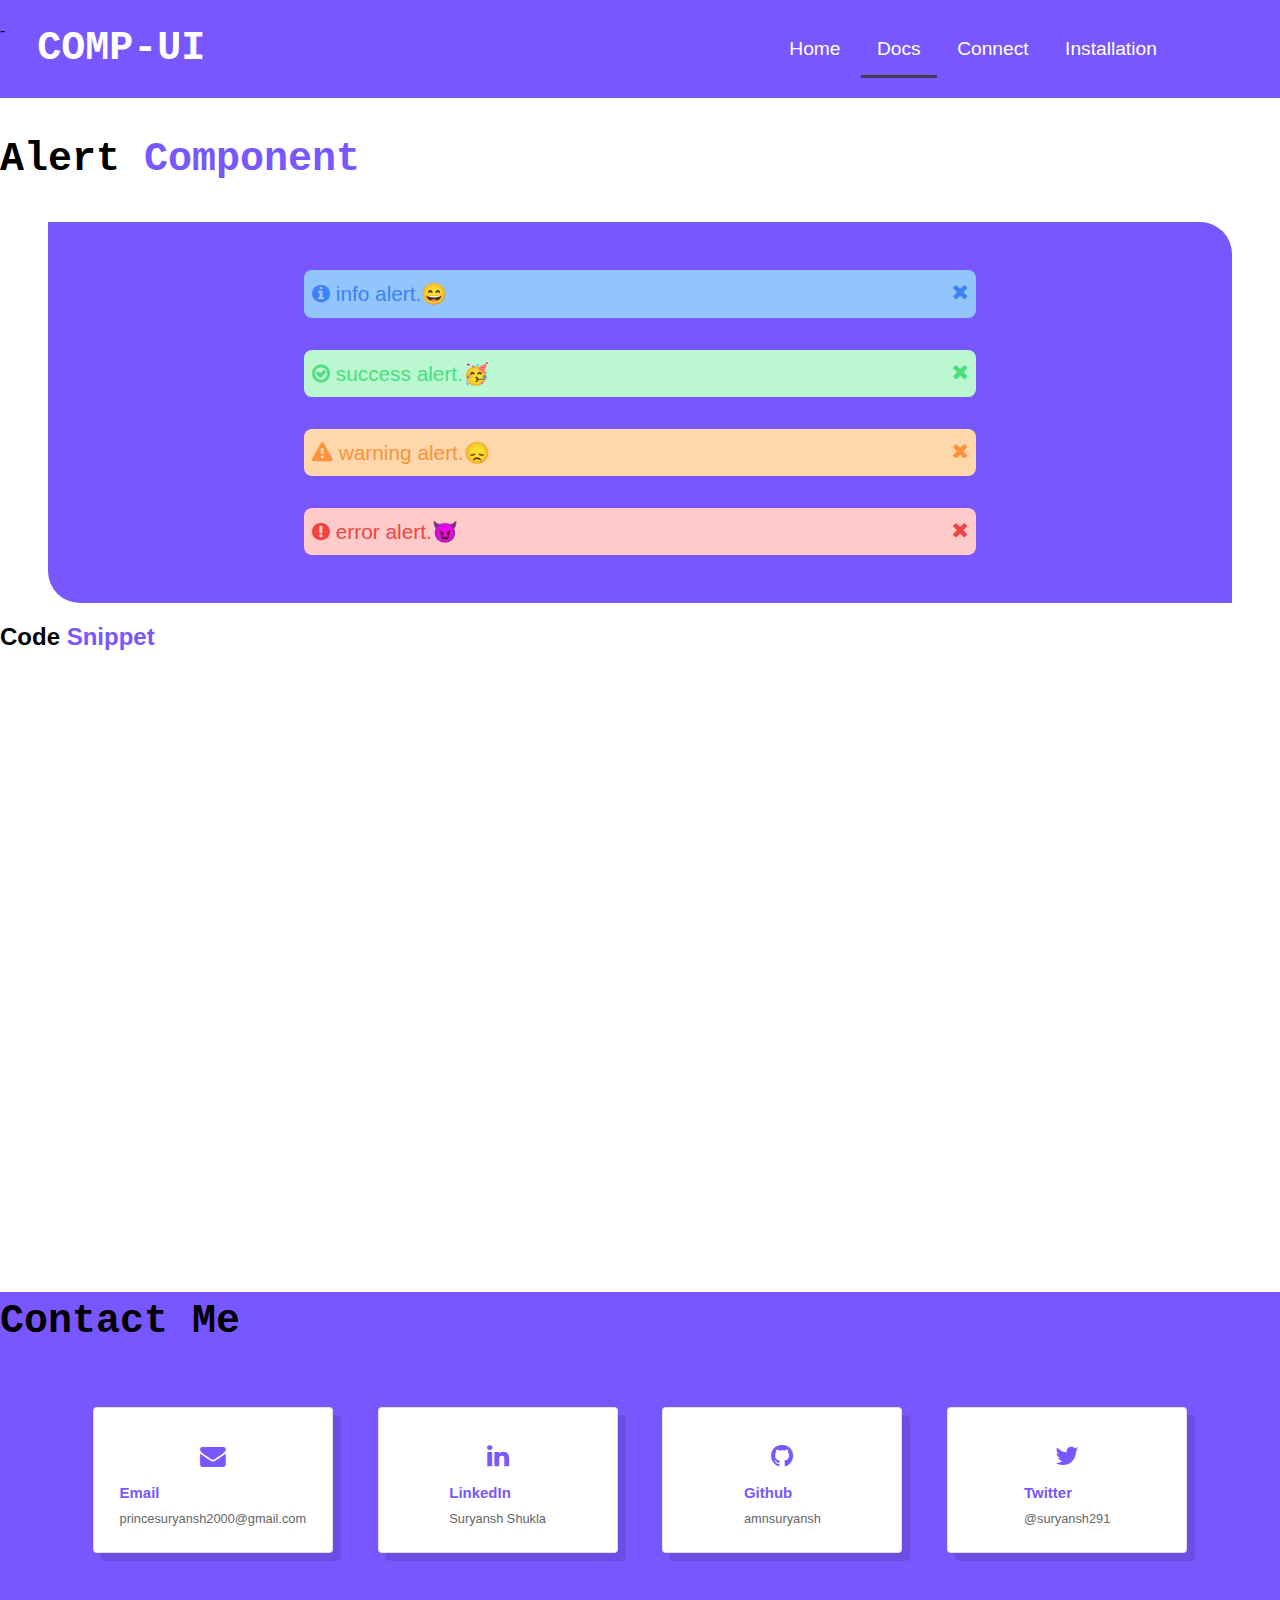
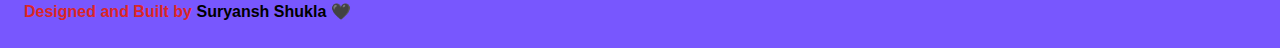
==== components/alert/alert.html @ 1ef6c0a1 "feat: alert component" ====
<!DOCTYPE html>
<html lang="en">

<head>
    <meta charset="UTF-8">
    <meta http-equiv="X-UA-Compatible" content="IE=edge">
    <meta name="viewport" content="width=device-width, initial-scale=1.0">
    <link rel="stylesheet" href="https://cdnjs.cloudflare.com/ajax/libs/font-awesome/4.7.0/css/font-awesome.min.css" />
    <link rel="stylesheet" href="../../style.css">
    <link rel="shortcut icon" href="favicon.ico" type="image/x-icon">
    <title>COMP-UI | Alert</title>
</head>

<body>
    <nav class="navbar">-
        <a class="navbar-brand" href="#">
            <p class="brand-head wh-text">COMP-UI</p>
        </a>
        <div class="collapse navbar-collapse" id="collapsibleNavbar">
            <ul class="navbar-nav ml-auto">
                <li class="navbar-item">
                    <a class="nav-link wh-text" href="../../index.html">Home</a>
                </li>
                <li class="navbar-item">
                    <a class="nav-link wh-text active" href="../../index.html">Docs</a>
                </li>
                <li class="navbar-item">
                    <a class="nav-link wh-text" href="../../index.html">Connect</a>
                </li>
                <li class="navbar-item">
                    <a class="nav-link wh-text" href="../../index.html">Installation</a>
                </li>
            </ul>
        </div>
    </nav>
    <h1 class="c-head text-center">Alert <span class="col-ch">Component</span></h1>
    <div class="comp-container">
        <div class="alert info">
            <p class="alert-msg">
                <i class="fa fa-info-circle"></i> info alert.😄<i class="fa fa-times alert-icon"></i>
            </p>
        </div>
        <div class="alert success">
            <p class="alert-msg">
                <i class="fa fa-check-circle-o"></i> success alert.🥳<i class="fa fa-times alert-icon"></i>
            </p>
        </div>
        <div class="alert warning">
            <p class="alert-msg">
                <i class="fa fa-exclamation-triangle"></i> warning alert.😞<i class="fa fa-times alert-icon"></i>
            </p>
        </div>
        <div class="alert error">
            <p class="alert-msg">
                <i class="fa fa-exclamation-circle"></i> error alert.😈<i class="fa fa-times alert-icon"></i>
            </p>
        </div>
    </div>
    <h2 class="text-center">Code <span class="col-ch">Snippet</span></h2>

    <div class="text-center code-snippet">
        <iframe src="https://carbon.now.sh/embed?bg=rgba%28120%2C87%2C254%2C1%29&t=twilight&wt=none&l=htmlmixed&width=680&ds=true&dsyoff=20px&dsblur=68px&wc=true&wa=true&pv=56px&ph=56px&ln=false&fl=1&fm=Hack&fs=14px&lh=133%25&si=false&es=2x&wm=false&code=%253Cdiv%2520class%253D%2522alert%2520info%2522%253E%250A%2509%253Cp%2520class%253D%2522alert-msg%2522%253E%250A%2509%2509%253Ci%2520class%253D%2522fa%2520fa-info-circle%2522%253E%253C%252Fi%253E%2520info%2520alert.%25F0%259F%2598%2584%253Ci%2520class%253D%2522fa%2520fa-times%2520alert-icon%2522%253E%253C%252Fi%253E%250A%2509%253C%252Fp%253E%250A%253C%252Fdiv%253E%250A%253Cdiv%2520class%253D%2522alert%2520success%2522%253E%250A%2509%253Cp%2520class%253D%2522alert-msg%2522%253E%250A%2509%2509%253Ci%2520class%253D%2522fa%2520fa-check-circle-o%2522%253E%253C%252Fi%253E%2520success%2520alert.%25F0%259F%25A5%25B3%253Ci%2520class%253D%2522fa%2520fa-times%2520alert-icon%2522%253E%2509%2509%2509%2509%2509%253C%252Fi%253E%250A%2509%253C%252Fp%253E%250A%253C%252Fdiv%253E%250A%253Cdiv%2520class%253D%2522alert%2520warning%2522%253E%250A%2509%253Cp%2520class%253D%2522alert-msg%2522%253E%250A%2509%2509%253Ci%2520class%253D%2522fa%2520fa-exclamation-triangle%2522%253E%253C%252Fi%253E%2520warning%2520alert.%25F0%259F%2598%259E%253Ci%2520class%253D%2522fa%2520fa-times%2520alert-%2509%2509%2509%2509%2509icon%2522%253E%253C%252Fi%253E%250A%2509%253C%252Fp%253E%250A%253C%252Fdiv%253E%250A%253Cdiv%2520class%253D%2522alert%2520error%2522%253E%250A%2509%253Cp%2520class%253D%2522alert-msg%2522%253E%250A%2509%2509%253Ci%2520class%253D%2522fa%2520fa-exclamation-circle%2522%253E%253C%252Fi%253E%2520error%2520alert.%25F0%259F%2598%2588%253Ci%2520class%253D%2522fa%2520fa-times%2520alert-icon%2522%253E%2509%2509%2509%2509%253C%252Fi%253E%250A%2509%253C%252Fp%253E%250A%253C%252Fdiv%253E"
            style="width: 1024px; height: 598px; border:0; transform: scale(1); overflow:hidden;" sandbox="allow-scripts allow-same-origin">
        </iframe>
    </div>
    <footer class="footer" id="footer">
        <h1 class="c-head text-center">Contact Me</h1>
        <div class="contact">
            <div class="row2">
                <div class="card">
                    <div class="contact-icon">
                        <a class="contact-link" href="mailto:princesuryansh2000@gmail.com" target="_blank"><i
                                class="fa fa-envelope"></i></a>
                    </div>
                    <div class="data text-center">
                        <h3><a class="contact-link" href="mailto:princesuryansh2000@gmail.com" target="_blank">Email</a>
                        </h3>
                        <span class="span">princesuryansh2000@gmail.com</span>
                    </div>
                </div>
                <div class="card">
                    <div class="contact-icon">
                        <a class="contact-link" href="https://www.linkedin.com/in/suryansh-shukla-21b6a9194/" target="_blank"><i class="fa fa-linkedin"></i></a>
                    </div>
                    <div class="data text-center">
                        <h3><a class="contact-link" href="https://www.linkedin.com/in/suryansh-shukla-21b6a9194/" target="_blank">LinkedIn</a></h3>
                        <span class="span">Suryansh Shukla</span>
                    </div>
                </div>
                <div class="card">
                    <div class="contact-icon">
                        <a class="contact-link" href="https://github.com/amnsuryansh" target="_blank"><i
                                class="fa fa-github"></i></a>
                    </div>
                    <div class="data text-center">
                        <h3><a class="contact-link" href="https://github.com/amnsuryansh" target="_blank">Github</a>
                        </h3>
                        <span class="span">amnsuryansh</span>
                    </div>
                </div>
                <div class="card">
                    <div class="contact-icon">
                        <a class="contact-link" href="https://twitter.com/suryansh291" target="_blank"><i
                                class="fa fa-twitter"></i></a>
                    </div>
                    <div class="data text-center">
                        <h3><a class="contact-link" href="https://twitter.com/suryansh291" target="_blank">Twitter</a>
                        </h3>
                        <span class="span">@suryansh291</span>
                    </div>
                </div>
            </div>
        </div>
        <h2 class="f-h2 text-center">Designed and Built by <span class="f-name">Suryansh Shukla 🖤 </span></h2>
    </footer>
</body>

</html>
---- style.css ----
@import url("./styles/base.css");
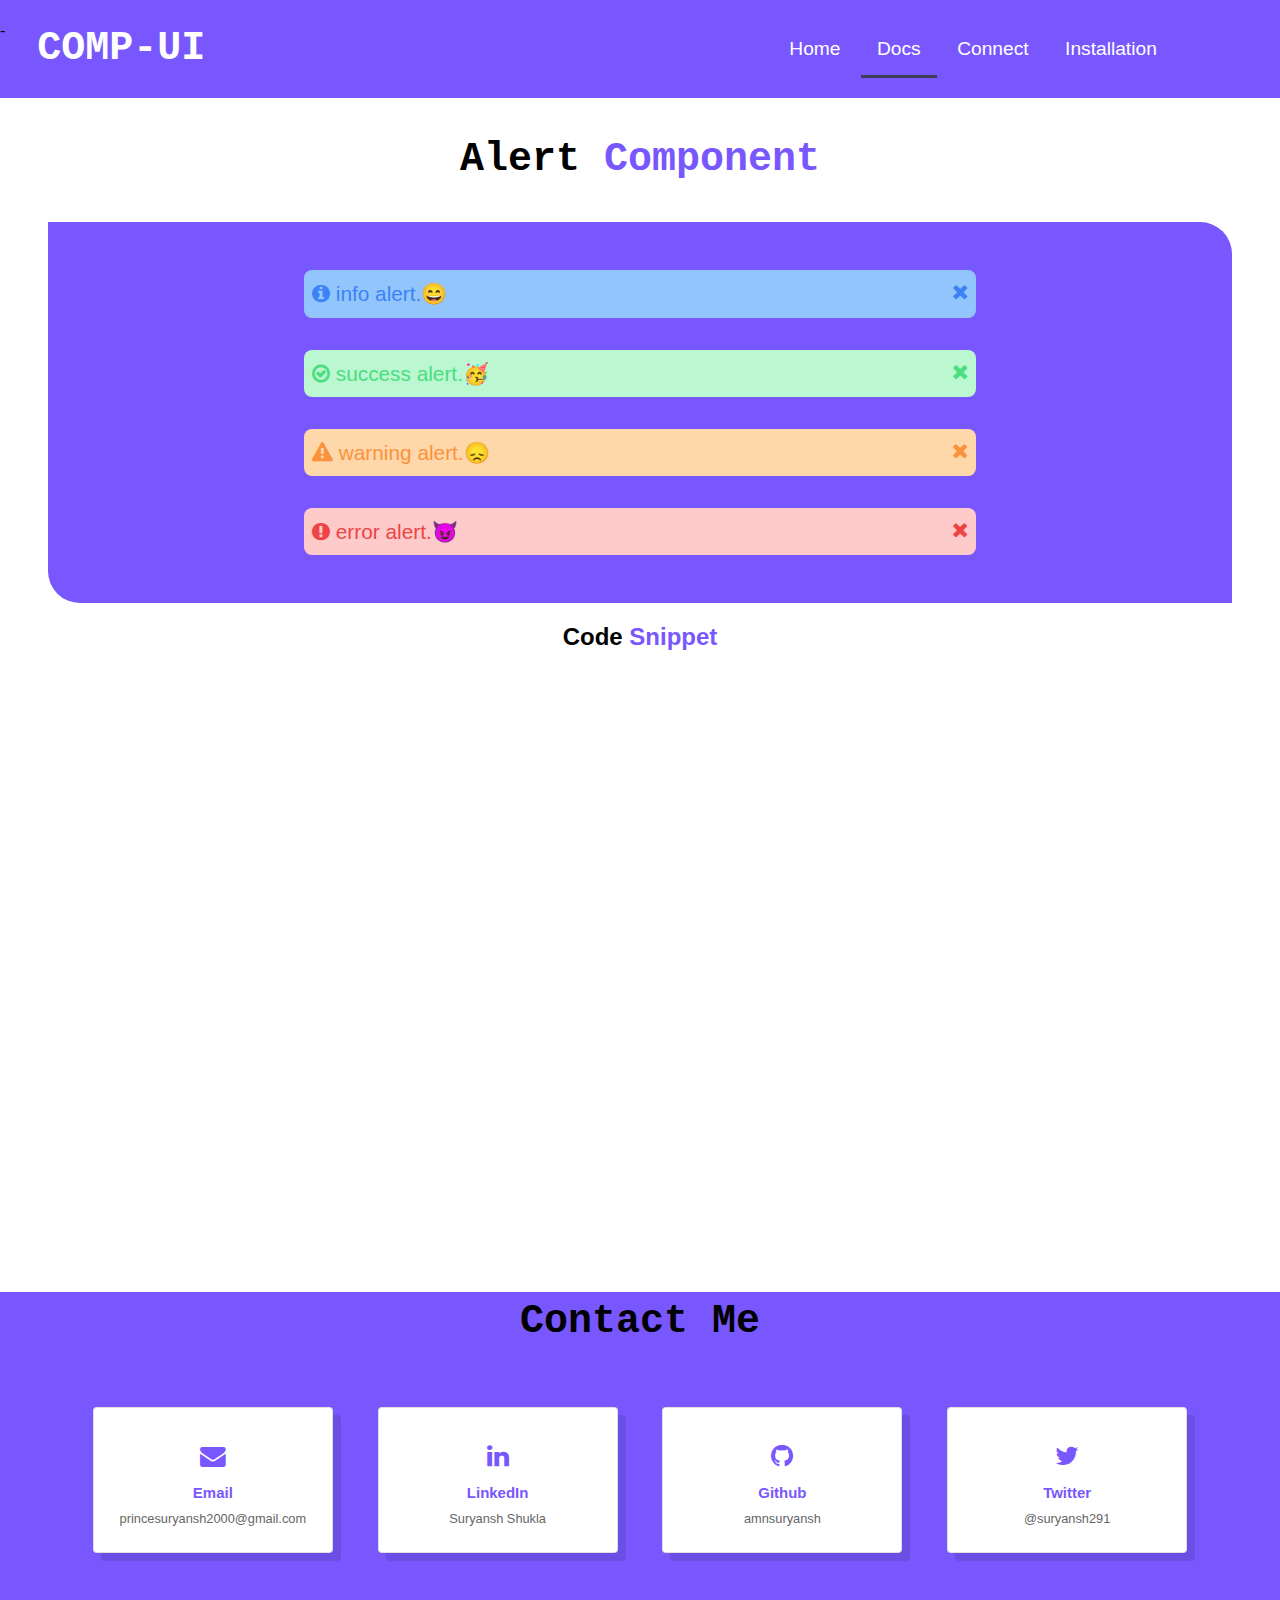
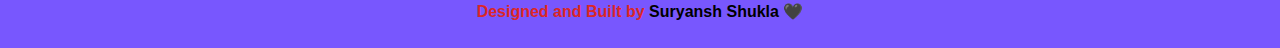
==== commit 6d50f1e2: "refactor:linked missing css to html" ====
--- a/components/alert/alert.html
+++ b/components/alert/alert.html
@@ -7,6 +7,7 @@
     <meta name="viewport" content="width=device-width, initial-scale=1.0">
     <link rel="stylesheet" href="https://cdnjs.cloudflare.com/ajax/libs/font-awesome/4.7.0/css/font-awesome.min.css" />
     <link rel="stylesheet" href="../../style.css">
+    <link rel="stylesheet" href="../../styles/alert/alert.css">
     <link rel="shortcut icon" href="favicon.ico" type="image/x-icon">
     <title>COMP-UI | Alert</title>
 </head>
--- a/styles/alert/alert.css
+++ b/styles/alert/alert.css
@@ -0,0 +1,67 @@
+:root {
+    --primary-color: #7857fe;
+    --info-bc: #93c5fd;
+    --info-color: #3b82f6;
+    --success-bc: #bbf7d0;
+    --warning-color: #fb923c;
+    --error-color: #ef4444;
+    --success-color: #4ade80;
+    --warning-bc: #fed7aa;
+    --error-bc: #fecaca;
+    --black-use: #3F3D56;
+}
+
+.comp-container {
+    padding: 2rem;
+    margin: 1rem 3rem;
+    background-color: var(--primary-color);
+    display: flex;
+    justify-content: center;
+    align-items: center;
+    flex-direction: column;
+    border-top-right-radius: 2rem;
+    border-bottom-left-radius: 2rem;
+}
+
+.alert {
+    width: 60%;
+    font-size: 1.3rem;
+    border-radius: 0.5rem;
+    padding: 0.5rem;
+    margin: 1rem;
+}
+
+.info {
+    background: var(--info-bc);
+    color: var(--info-color);
+}
+
+.success {
+    background: var(--success-bc);
+    color: var(--success-color);
+}
+
+.warning {
+    background: var(--warning-bc);
+    color: var(--warning-color);
+}
+
+.error {
+    background: var(--error-bc);
+    color: var(--error-color);
+}
+
+.code-container {
+    height: 40vh;
+    background-color: var(--primary-color);
+    padding: 2rem;
+}
+
+.code-snippet {
+    width: 100%;
+}
+
+.alert-icon {
+    float: right;
+    margin-top: 4px;
+}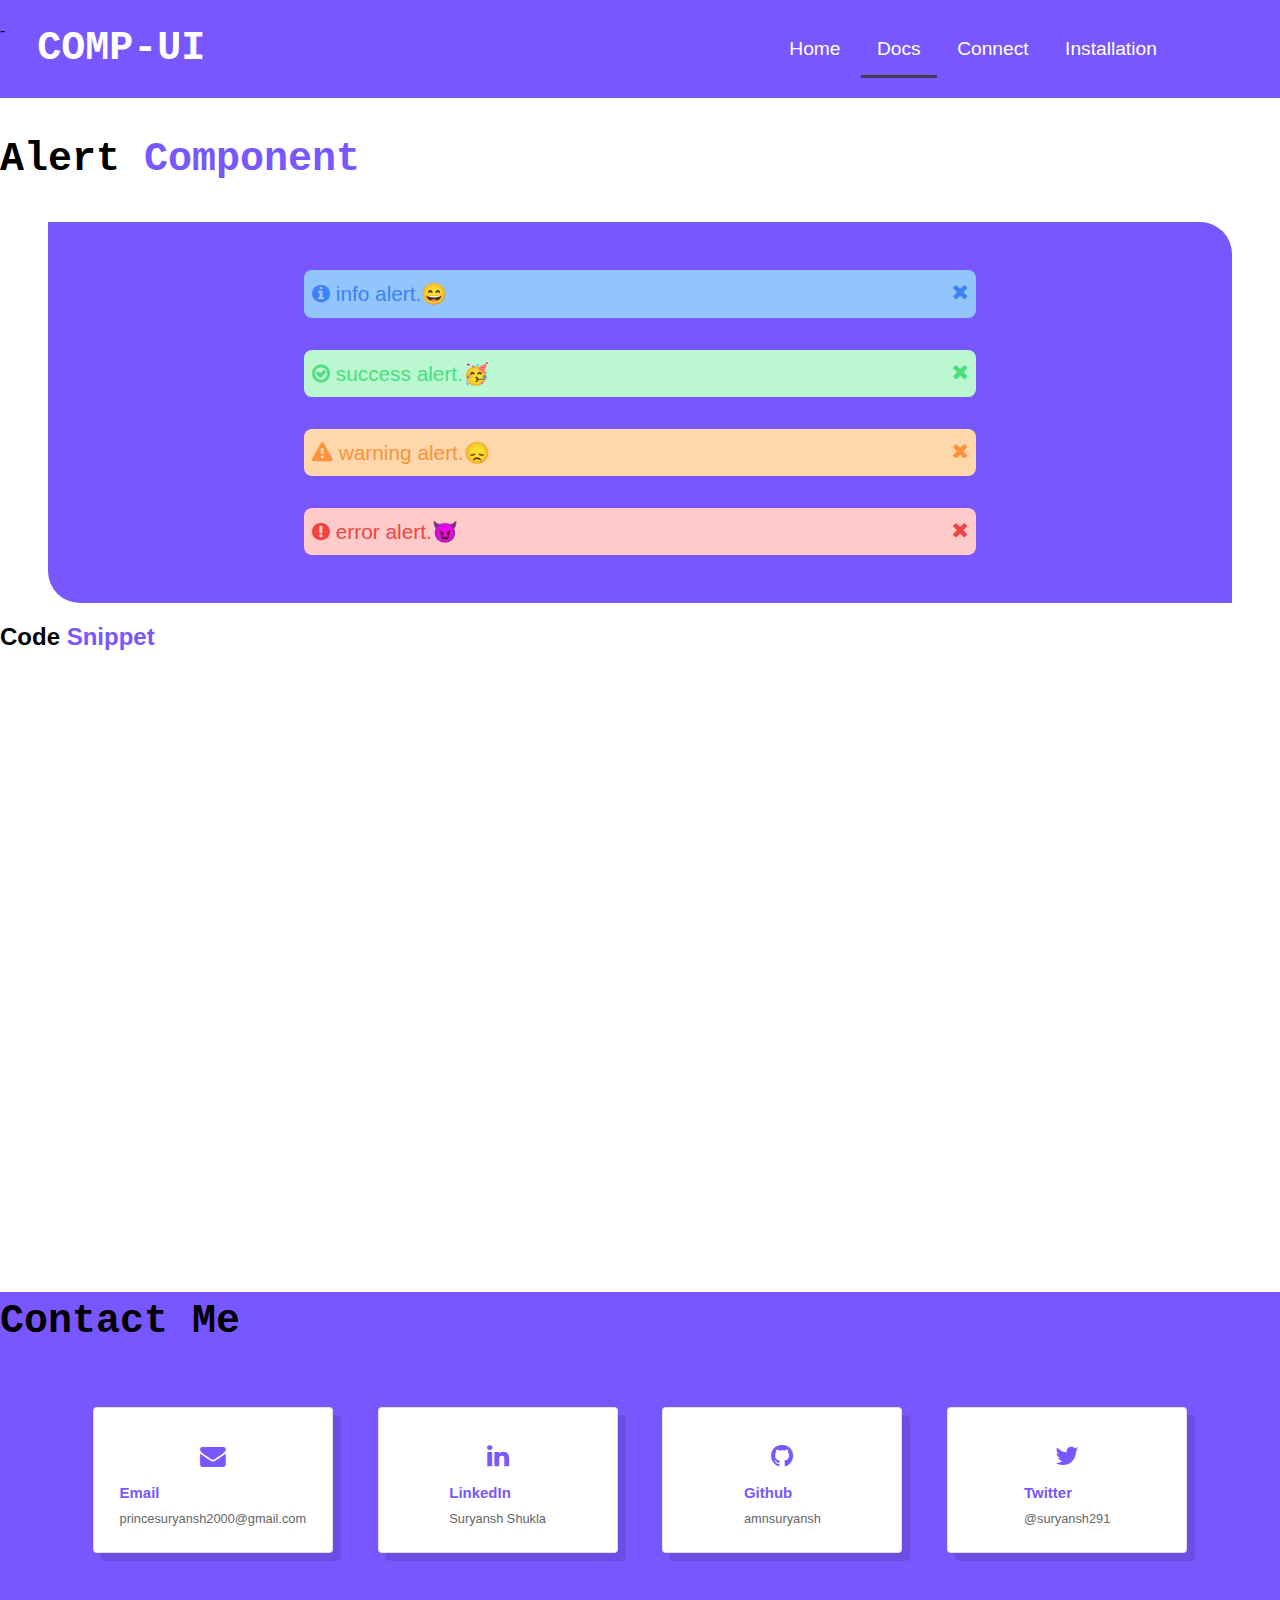
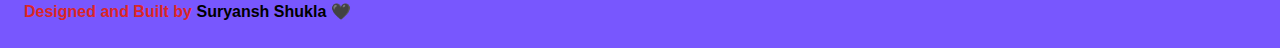
==== commit bb6478e0: "Merge 913b5001e0e08ec46de08376ed2113a418f72bf6 into 131be8a43bf61bdd58fc0611612acaacb4564d17" ====
--- a/components/alert/alert.html
+++ b/components/alert/alert.html
@@ -7,7 +7,6 @@
     <meta name="viewport" content="width=device-width, initial-scale=1.0">
     <link rel="stylesheet" href="https://cdnjs.cloudflare.com/ajax/libs/font-awesome/4.7.0/css/font-awesome.min.css" />
     <link rel="stylesheet" href="../../style.css">
-    <link rel="stylesheet" href="../../styles/alert/alert.css">
     <link rel="shortcut icon" href="favicon.ico" type="image/x-icon">
     <title>COMP-UI | Alert</title>
 </head>
